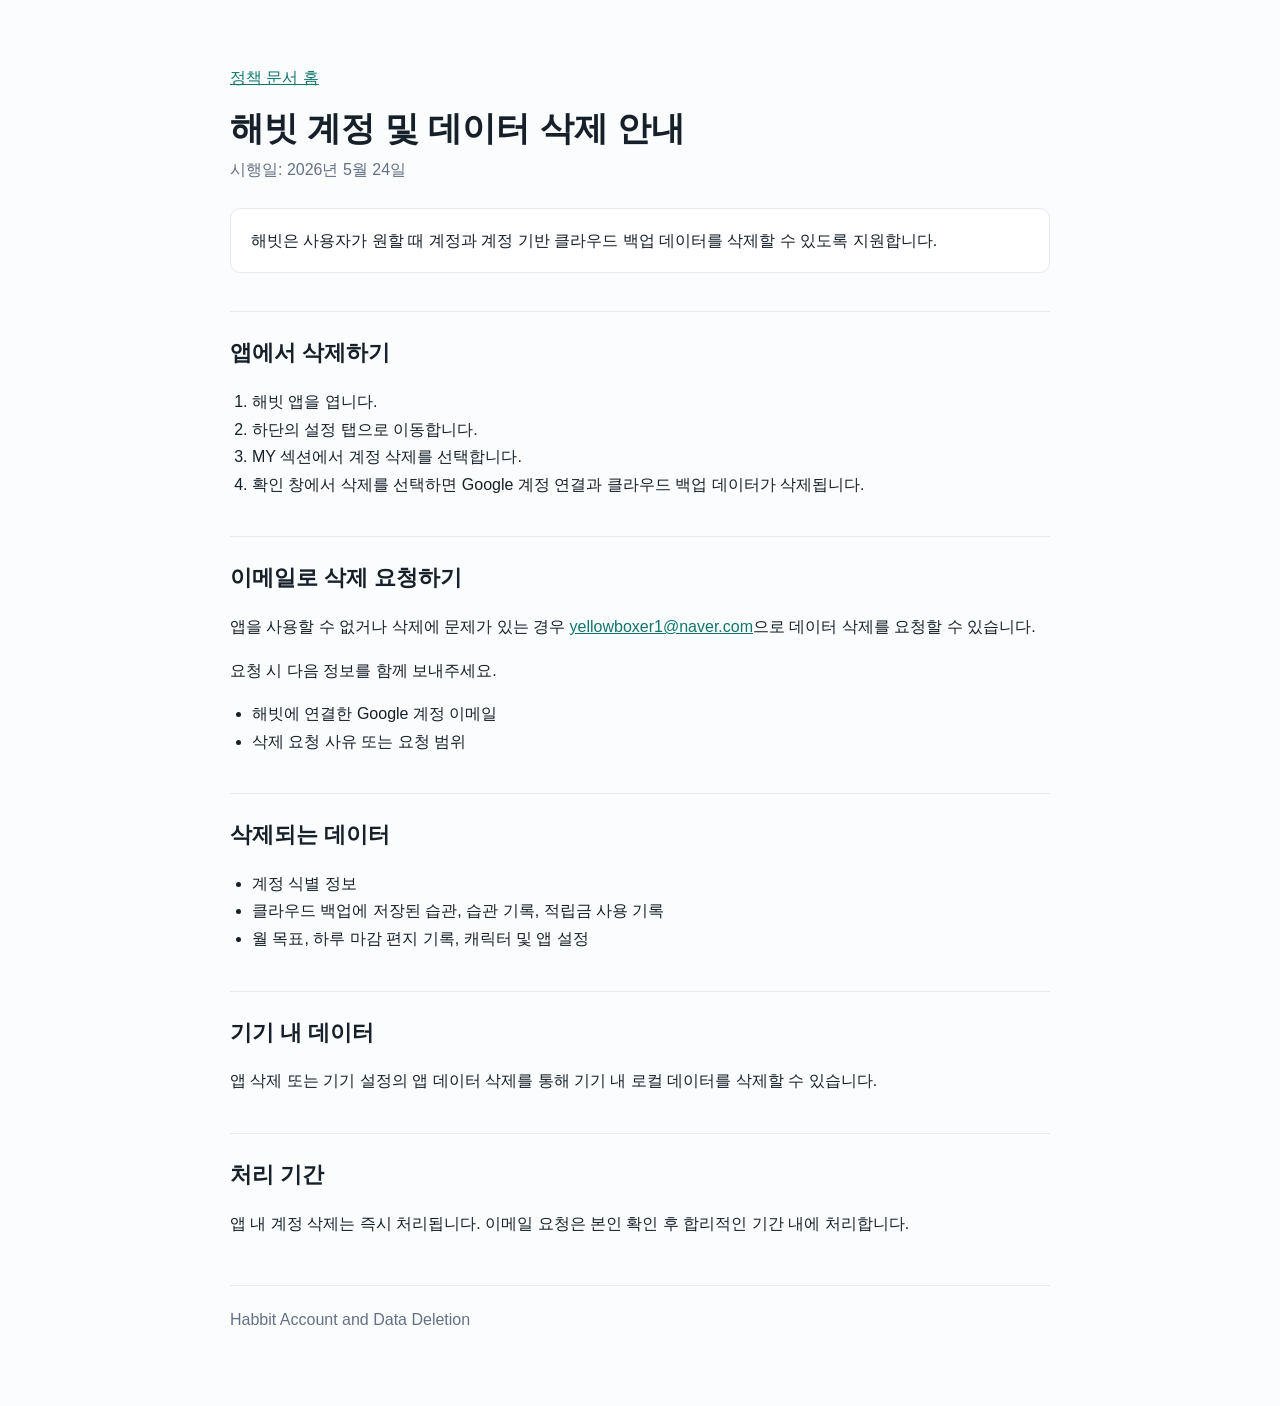
==== data-deletion/index.html @ b988b0a7 "Add Habbit policy pages" ====
<!doctype html>
<html lang="ko">
<head>
  <meta charset="utf-8">
  <meta name="viewport" content="width=device-width, initial-scale=1">
  <title>해빗 계정 및 데이터 삭제 안내</title>
  <style>
    :root { --ink:#17202a; --muted:#667085; --line:#e6e9ef; --accent:#14b8a6; --bg:#fbfcfd; }
    * { box-sizing: border-box; }
    body { margin:0; background:var(--bg); color:var(--ink); font-family:-apple-system,BlinkMacSystemFont,"Segoe UI",sans-serif; line-height:1.72; }
    main { width:min(820px, calc(100% - 40px)); margin:0 auto; padding:48px 0 72px; }
    a { color:#0f766e; }
    h1 { margin:0 0 8px; font-size:34px; line-height:1.2; }
    h2 { margin:38px 0 12px; padding-top:22px; border-top:1px solid var(--line); font-size:22px; }
    p, li { font-size:16px; }
    .meta { color:var(--muted); margin:0 0 24px; }
    .lead { padding:18px 20px; border:1px solid var(--line); border-radius:10px; background:#fff; }
    ol, ul { padding-left:22px; }
    footer { margin-top:48px; padding-top:20px; border-top:1px solid var(--line); color:var(--muted); }
  </style>
</head>
<body>
  <main>
    <p><a href="../">정책 문서 홈</a></p>
    <h1>해빗 계정 및 데이터 삭제 안내</h1>
    <p class="meta">시행일: 2026년 5월 24일</p>
    <p class="lead">해빗은 사용자가 원할 때 계정과 계정 기반 클라우드 백업 데이터를 삭제할 수 있도록 지원합니다.</p>

    <h2>앱에서 삭제하기</h2>
    <ol>
      <li>해빗 앱을 엽니다.</li>
      <li>하단의 설정 탭으로 이동합니다.</li>
      <li>MY 섹션에서 계정 삭제를 선택합니다.</li>
      <li>확인 창에서 삭제를 선택하면 Google 계정 연결과 클라우드 백업 데이터가 삭제됩니다.</li>
    </ol>

    <h2>이메일로 삭제 요청하기</h2>
    <p>앱을 사용할 수 없거나 삭제에 문제가 있는 경우 <a href="mailto:yellowboxer1@naver.com">yellowboxer1@naver.com</a>으로 데이터 삭제를 요청할 수 있습니다.</p>
    <p>요청 시 다음 정보를 함께 보내주세요.</p>
    <ul>
      <li>해빗에 연결한 Google 계정 이메일</li>
      <li>삭제 요청 사유 또는 요청 범위</li>
    </ul>

    <h2>삭제되는 데이터</h2>
    <ul>
      <li>계정 식별 정보</li>
      <li>클라우드 백업에 저장된 습관, 습관 기록, 적립금 사용 기록</li>
      <li>월 목표, 하루 마감 편지 기록, 캐릭터 및 앱 설정</li>
    </ul>

    <h2>기기 내 데이터</h2>
    <p>앱 삭제 또는 기기 설정의 앱 데이터 삭제를 통해 기기 내 로컬 데이터를 삭제할 수 있습니다.</p>

    <h2>처리 기간</h2>
    <p>앱 내 계정 삭제는 즉시 처리됩니다. 이메일 요청은 본인 확인 후 합리적인 기간 내에 처리합니다.</p>
    <footer>Habbit Account and Data Deletion</footer>
  </main>
</body>
</html>
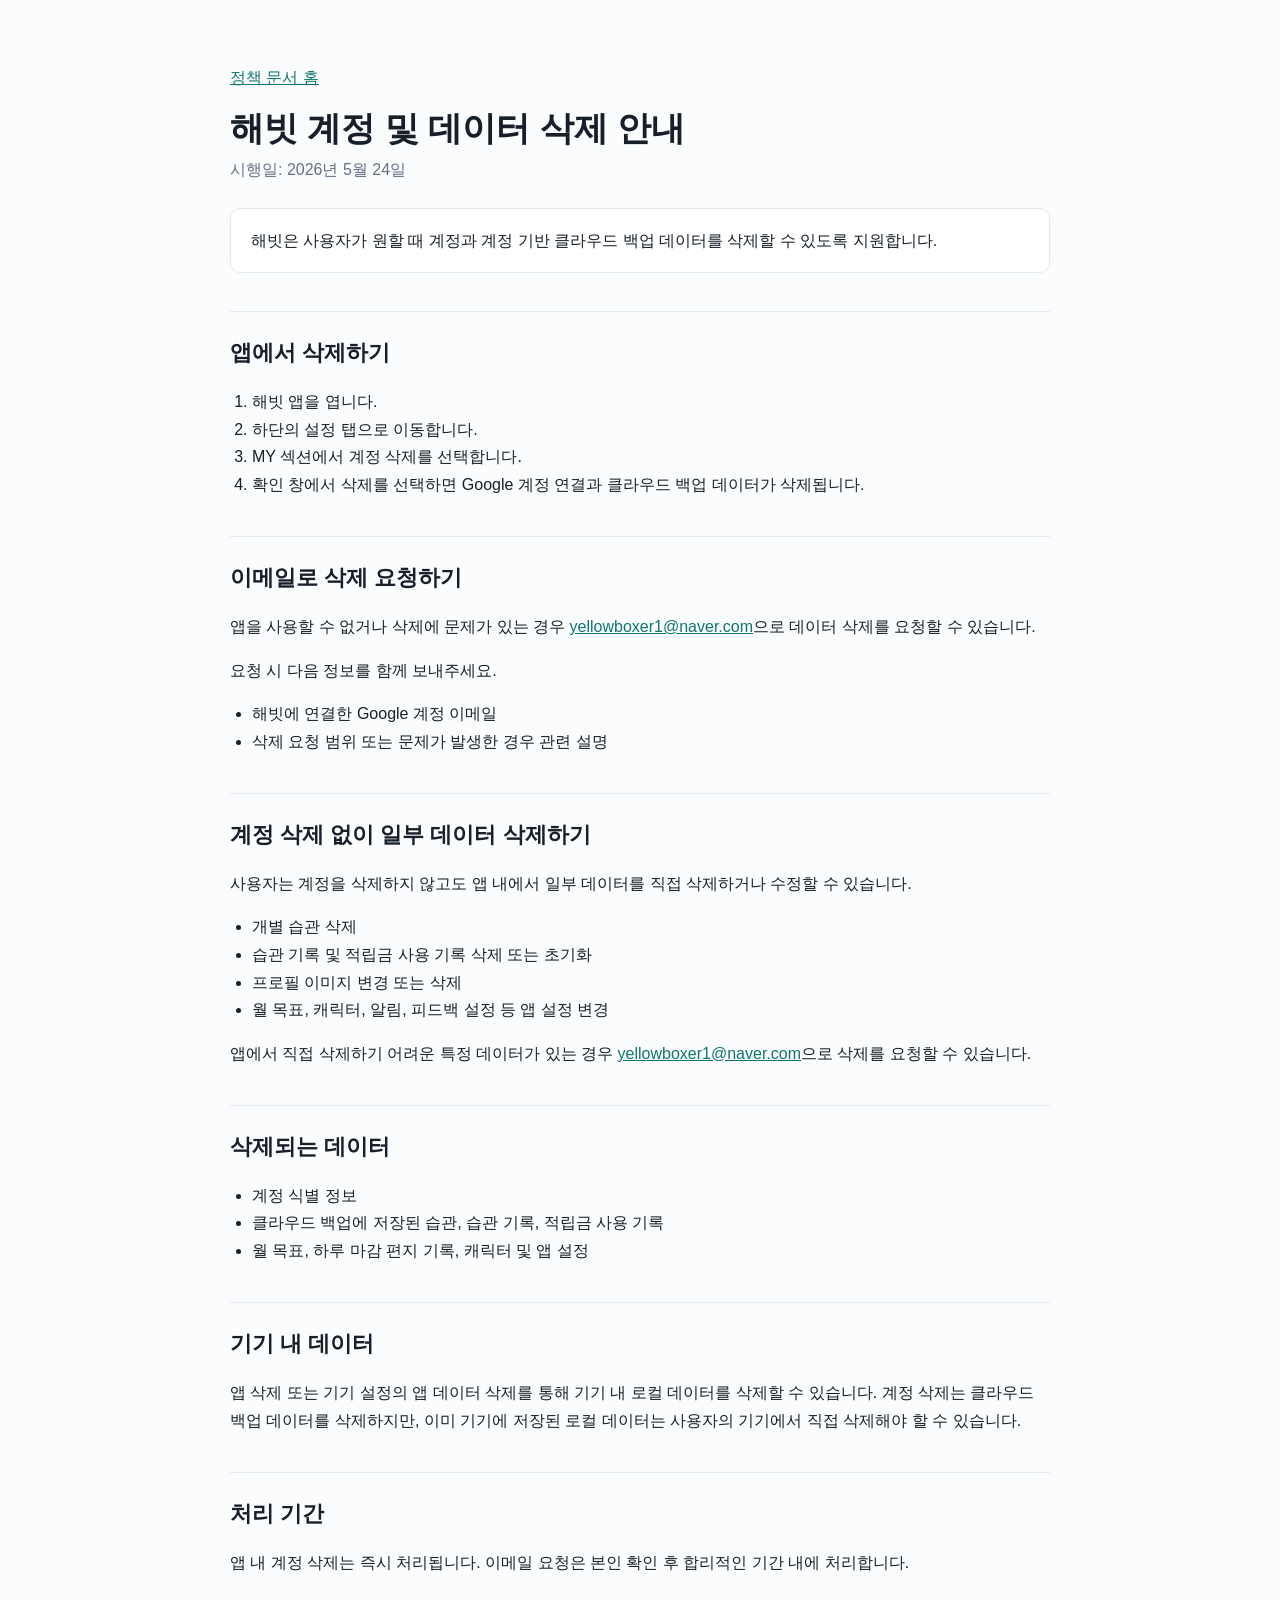
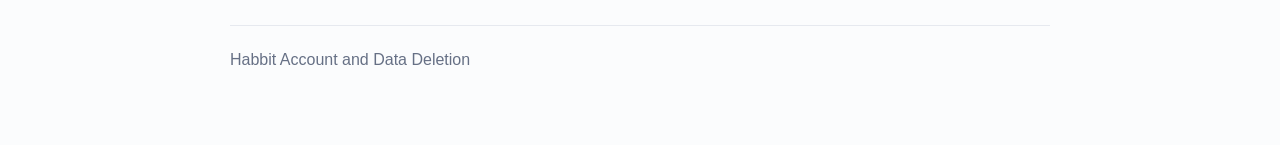
==== commit 9b415fe0: "Update index.html" ====
--- a/data-deletion/index.html
+++ b/data-deletion/index.html
@@ -39,18 +39,28 @@
     <p>요청 시 다음 정보를 함께 보내주세요.</p>
     <ul>
       <li>해빗에 연결한 Google 계정 이메일</li>
-      <li>삭제 요청 사유 또는 요청 범위</li>
+      <li>삭제 요청 범위 또는 문제가 발생한 경우 관련 설명</li>
     </ul>
-
+    
+    <h2>계정 삭제 없이 일부 데이터 삭제하기</h2>
+    <p>사용자는 계정을 삭제하지 않고도 앱 내에서 일부 데이터를 직접 삭제하거나 수정할 수 있습니다.</p>
+    <ul>
+      <li>개별 습관 삭제</li>
+      <li>습관 기록 및 적립금 사용 기록 삭제 또는 초기화</li>
+      <li>프로필 이미지 변경 또는 삭제</li>
+      <li>월 목표, 캐릭터, 알림, 피드백 설정 등 앱 설정 변경</li>
+    </ul>
+    <p>앱에서 직접 삭제하기 어려운 특정 데이터가 있는 경우 <a href="mailto:yellowboxer1@naver.com">yellowboxer1@naver.com</a>으로 삭제를 요청할 수 있습니다.</p>
+    
     <h2>삭제되는 데이터</h2>
     <ul>
       <li>계정 식별 정보</li>
       <li>클라우드 백업에 저장된 습관, 습관 기록, 적립금 사용 기록</li>
       <li>월 목표, 하루 마감 편지 기록, 캐릭터 및 앱 설정</li>
     </ul>
-
+    
     <h2>기기 내 데이터</h2>
-    <p>앱 삭제 또는 기기 설정의 앱 데이터 삭제를 통해 기기 내 로컬 데이터를 삭제할 수 있습니다.</p>
+    <p>앱 삭제 또는 기기 설정의 앱 데이터 삭제를 통해 기기 내 로컬 데이터를 삭제할 수 있습니다. 계정 삭제는 클라우드 백업 데이터를 삭제하지만, 이미 기기에 저장된 로컬 데이터는 사용자의 기기에서 직접 삭제해야 할 수 있습니다.</p>
 
     <h2>처리 기간</h2>
     <p>앱 내 계정 삭제는 즉시 처리됩니다. 이메일 요청은 본인 확인 후 합리적인 기간 내에 처리합니다.</p>
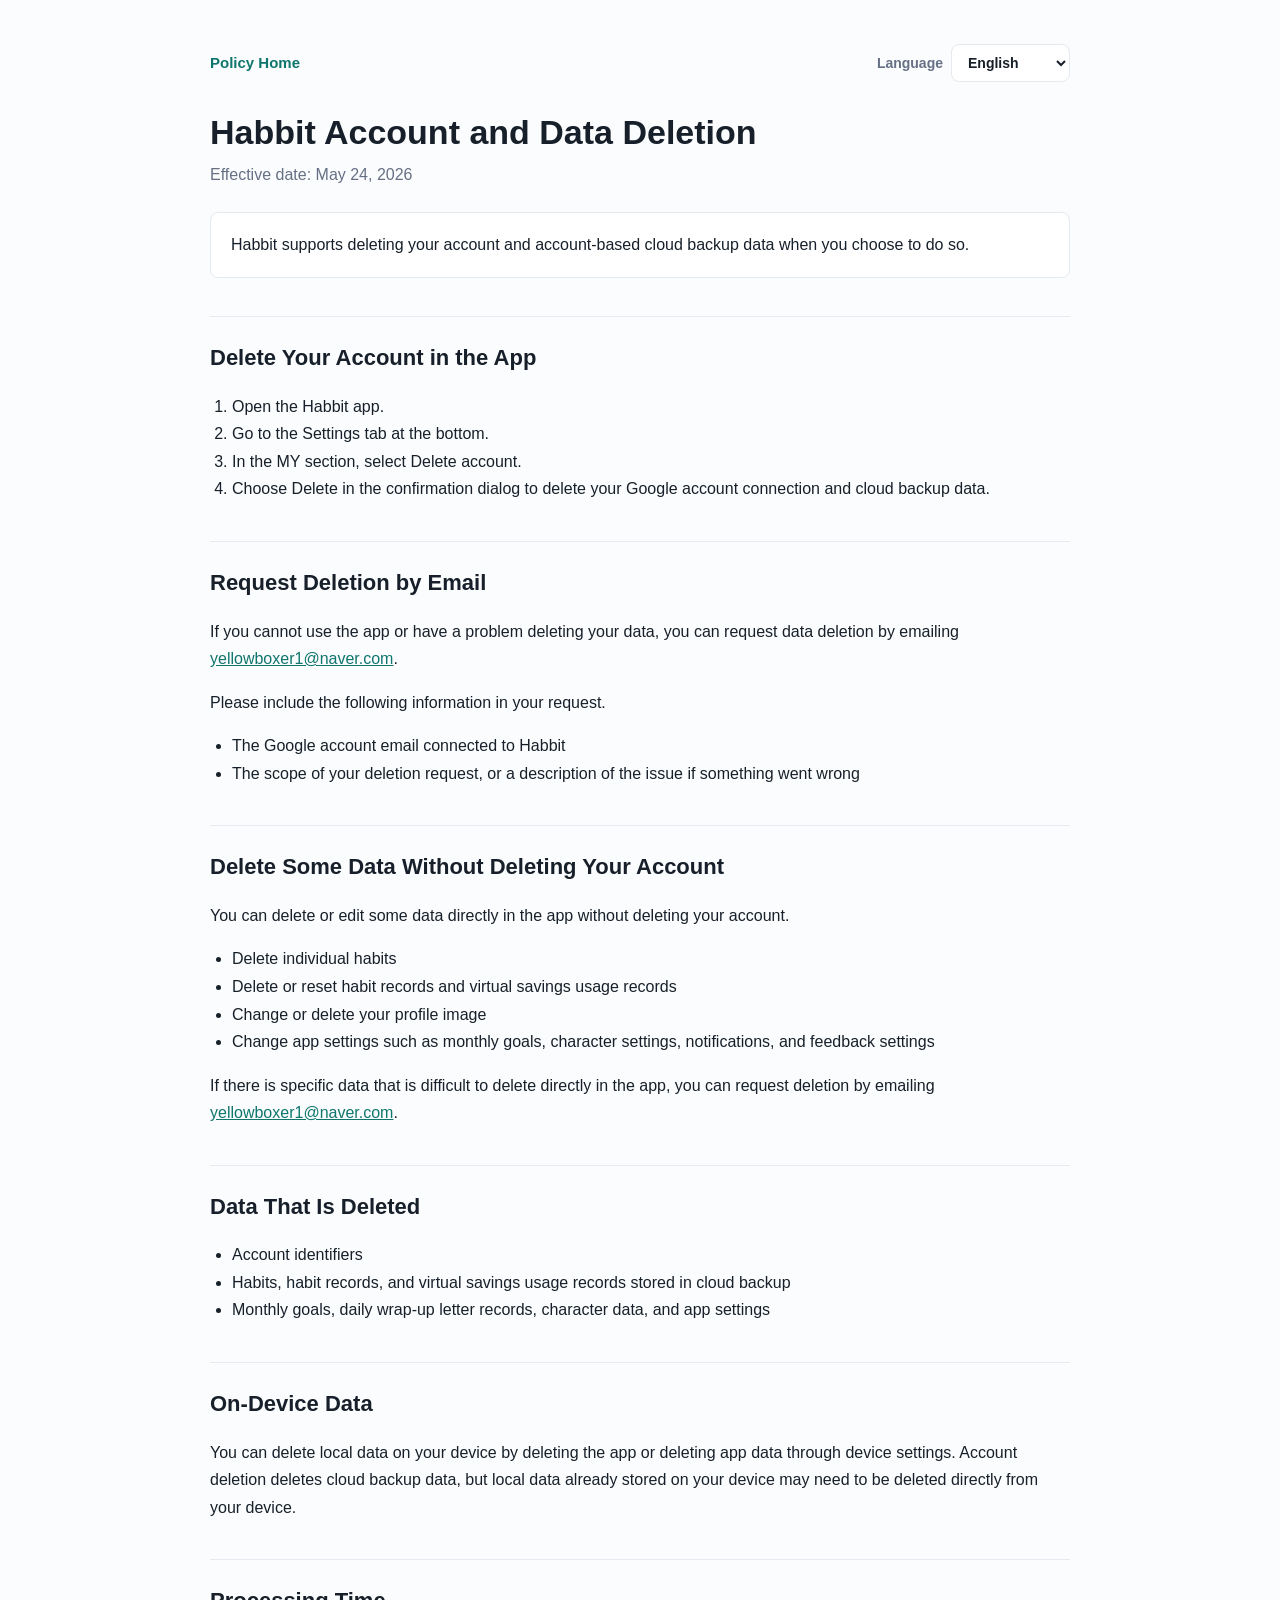
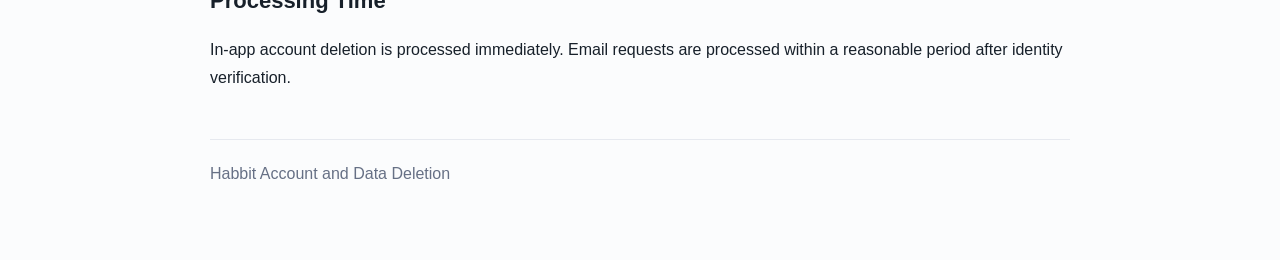
==== commit 2d8f9f23: "Add bilingual policy pages" ====
--- a/data-deletion/index.html
+++ b/data-deletion/index.html
@@ -4,67 +4,113 @@
   <meta charset="utf-8">
   <meta name="viewport" content="width=device-width, initial-scale=1">
   <title>해빗 계정 및 데이터 삭제 안내</title>
-  <style>
-    :root { --ink:#17202a; --muted:#667085; --line:#e6e9ef; --accent:#14b8a6; --bg:#fbfcfd; }
-    * { box-sizing: border-box; }
-    body { margin:0; background:var(--bg); color:var(--ink); font-family:-apple-system,BlinkMacSystemFont,"Segoe UI",sans-serif; line-height:1.72; }
-    main { width:min(820px, calc(100% - 40px)); margin:0 auto; padding:48px 0 72px; }
-    a { color:#0f766e; }
-    h1 { margin:0 0 8px; font-size:34px; line-height:1.2; }
-    h2 { margin:38px 0 12px; padding-top:22px; border-top:1px solid var(--line); font-size:22px; }
-    p, li { font-size:16px; }
-    .meta { color:var(--muted); margin:0 0 24px; }
-    .lead { padding:18px 20px; border:1px solid var(--line); border-radius:10px; background:#fff; }
-    ol, ul { padding-left:22px; }
-    footer { margin-top:48px; padding-top:20px; border-top:1px solid var(--line); color:var(--muted); }
-  </style>
+  <link rel="stylesheet" href="../assets/policy.css">
 </head>
-<body>
+<body data-page-title-ko="해빗 계정 및 데이터 삭제 안내" data-page-title-en="Habbit Account and Data Deletion">
   <main>
-    <p><a href="../">정책 문서 홈</a></p>
-    <h1>해빗 계정 및 데이터 삭제 안내</h1>
-    <p class="meta">시행일: 2026년 5월 24일</p>
-    <p class="lead">해빗은 사용자가 원할 때 계정과 계정 기반 클라우드 백업 데이터를 삭제할 수 있도록 지원합니다.</p>
+    <div class="policy-topbar">
+      <a class="home-link" href="../" data-preserve-lang data-i18n-ko="정책 문서 홈" data-i18n-en="Policy Home">정책 문서 홈</a>
+      <label class="language-switcher">
+        <span data-i18n-ko="언어" data-i18n-en="Language">언어</span>
+        <select data-language-select aria-label="Language">
+          <option value="ko">한국어</option>
+          <option value="en">English</option>
+        </select>
+      </label>
+    </div>
 
-    <h2>앱에서 삭제하기</h2>
-    <ol>
-      <li>해빗 앱을 엽니다.</li>
-      <li>하단의 설정 탭으로 이동합니다.</li>
-      <li>MY 섹션에서 계정 삭제를 선택합니다.</li>
-      <li>확인 창에서 삭제를 선택하면 Google 계정 연결과 클라우드 백업 데이터가 삭제됩니다.</li>
-    </ol>
+    <section data-lang-content="ko">
+      <h1>해빗 계정 및 데이터 삭제 안내</h1>
+      <p class="meta">시행일: 2026년 5월 24일</p>
+      <p class="lead">해빗은 사용자가 원할 때 계정과 계정 기반 클라우드 백업 데이터를 삭제할 수 있도록 지원합니다.</p>
 
-    <h2>이메일로 삭제 요청하기</h2>
-    <p>앱을 사용할 수 없거나 삭제에 문제가 있는 경우 <a href="mailto:yellowboxer1@naver.com">yellowboxer1@naver.com</a>으로 데이터 삭제를 요청할 수 있습니다.</p>
-    <p>요청 시 다음 정보를 함께 보내주세요.</p>
-    <ul>
-      <li>해빗에 연결한 Google 계정 이메일</li>
-      <li>삭제 요청 범위 또는 문제가 발생한 경우 관련 설명</li>
-    </ul>
-    
-    <h2>계정 삭제 없이 일부 데이터 삭제하기</h2>
-    <p>사용자는 계정을 삭제하지 않고도 앱 내에서 일부 데이터를 직접 삭제하거나 수정할 수 있습니다.</p>
-    <ul>
-      <li>개별 습관 삭제</li>
-      <li>습관 기록 및 적립금 사용 기록 삭제 또는 초기화</li>
-      <li>프로필 이미지 변경 또는 삭제</li>
-      <li>월 목표, 캐릭터, 알림, 피드백 설정 등 앱 설정 변경</li>
-    </ul>
-    <p>앱에서 직접 삭제하기 어려운 특정 데이터가 있는 경우 <a href="mailto:yellowboxer1@naver.com">yellowboxer1@naver.com</a>으로 삭제를 요청할 수 있습니다.</p>
-    
-    <h2>삭제되는 데이터</h2>
-    <ul>
-      <li>계정 식별 정보</li>
-      <li>클라우드 백업에 저장된 습관, 습관 기록, 적립금 사용 기록</li>
-      <li>월 목표, 하루 마감 편지 기록, 캐릭터 및 앱 설정</li>
-    </ul>
-    
-    <h2>기기 내 데이터</h2>
-    <p>앱 삭제 또는 기기 설정의 앱 데이터 삭제를 통해 기기 내 로컬 데이터를 삭제할 수 있습니다. 계정 삭제는 클라우드 백업 데이터를 삭제하지만, 이미 기기에 저장된 로컬 데이터는 사용자의 기기에서 직접 삭제해야 할 수 있습니다.</p>
+      <h2>앱에서 삭제하기</h2>
+      <ol>
+        <li>해빗 앱을 엽니다.</li>
+        <li>하단의 설정 탭으로 이동합니다.</li>
+        <li>MY 섹션에서 계정 삭제를 선택합니다.</li>
+        <li>확인 창에서 삭제를 선택하면 Google 계정 연결과 클라우드 백업 데이터가 삭제됩니다.</li>
+      </ol>
 
-    <h2>처리 기간</h2>
-    <p>앱 내 계정 삭제는 즉시 처리됩니다. 이메일 요청은 본인 확인 후 합리적인 기간 내에 처리합니다.</p>
-    <footer>Habbit Account and Data Deletion</footer>
+      <h2>이메일로 삭제 요청하기</h2>
+      <p>앱을 사용할 수 없거나 삭제에 문제가 있는 경우 <a href="mailto:yellowboxer1@naver.com">yellowboxer1@naver.com</a>으로 데이터 삭제를 요청할 수 있습니다.</p>
+      <p>요청 시 다음 정보를 함께 보내주세요.</p>
+      <ul>
+        <li>해빗에 연결한 Google 계정 이메일</li>
+        <li>삭제 요청 범위 또는 문제가 발생한 경우 관련 설명</li>
+      </ul>
+
+      <h2>계정 삭제 없이 일부 데이터 삭제하기</h2>
+      <p>사용자는 계정을 삭제하지 않고도 앱 내에서 일부 데이터를 직접 삭제하거나 수정할 수 있습니다.</p>
+      <ul>
+        <li>개별 습관 삭제</li>
+        <li>습관 기록 및 적립금 사용 기록 삭제 또는 초기화</li>
+        <li>프로필 이미지 변경 또는 삭제</li>
+        <li>월 목표, 캐릭터, 알림, 피드백 설정 등 앱 설정 변경</li>
+      </ul>
+      <p>앱에서 직접 삭제하기 어려운 특정 데이터가 있는 경우 <a href="mailto:yellowboxer1@naver.com">yellowboxer1@naver.com</a>으로 삭제를 요청할 수 있습니다.</p>
+
+      <h2>삭제되는 데이터</h2>
+      <ul>
+        <li>계정 식별 정보</li>
+        <li>클라우드 백업에 저장된 습관, 습관 기록, 적립금 사용 기록</li>
+        <li>월 목표, 하루 마감 편지 기록, 캐릭터 및 앱 설정</li>
+      </ul>
+
+      <h2>기기 내 데이터</h2>
+      <p>앱 삭제 또는 기기 설정의 앱 데이터 삭제를 통해 기기 내 로컬 데이터를 삭제할 수 있습니다. 계정 삭제는 클라우드 백업 데이터를 삭제하지만, 이미 기기에 저장된 로컬 데이터는 사용자의 기기에서 직접 삭제해야 할 수 있습니다.</p>
+
+      <h2>처리 기간</h2>
+      <p>앱 내 계정 삭제는 즉시 처리됩니다. 이메일 요청은 본인 확인 후 합리적인 기간 내에 처리합니다.</p>
+      <footer>Habbit Account and Data Deletion</footer>
+    </section>
+
+    <section data-lang-content="en">
+      <h1>Habbit Account and Data Deletion</h1>
+      <p class="meta">Effective date: May 24, 2026</p>
+      <p class="lead">Habbit supports deleting your account and account-based cloud backup data when you choose to do so.</p>
+
+      <h2>Delete Your Account in the App</h2>
+      <ol>
+        <li>Open the Habbit app.</li>
+        <li>Go to the Settings tab at the bottom.</li>
+        <li>In the MY section, select Delete account.</li>
+        <li>Choose Delete in the confirmation dialog to delete your Google account connection and cloud backup data.</li>
+      </ol>
+
+      <h2>Request Deletion by Email</h2>
+      <p>If you cannot use the app or have a problem deleting your data, you can request data deletion by emailing <a href="mailto:yellowboxer1@naver.com">yellowboxer1@naver.com</a>.</p>
+      <p>Please include the following information in your request.</p>
+      <ul>
+        <li>The Google account email connected to Habbit</li>
+        <li>The scope of your deletion request, or a description of the issue if something went wrong</li>
+      </ul>
+
+      <h2>Delete Some Data Without Deleting Your Account</h2>
+      <p>You can delete or edit some data directly in the app without deleting your account.</p>
+      <ul>
+        <li>Delete individual habits</li>
+        <li>Delete or reset habit records and virtual savings usage records</li>
+        <li>Change or delete your profile image</li>
+        <li>Change app settings such as monthly goals, character settings, notifications, and feedback settings</li>
+      </ul>
+      <p>If there is specific data that is difficult to delete directly in the app, you can request deletion by emailing <a href="mailto:yellowboxer1@naver.com">yellowboxer1@naver.com</a>.</p>
+
+      <h2>Data That Is Deleted</h2>
+      <ul>
+        <li>Account identifiers</li>
+        <li>Habits, habit records, and virtual savings usage records stored in cloud backup</li>
+        <li>Monthly goals, daily wrap-up letter records, character data, and app settings</li>
+      </ul>
+
+      <h2>On-Device Data</h2>
+      <p>You can delete local data on your device by deleting the app or deleting app data through device settings. Account deletion deletes cloud backup data, but local data already stored on your device may need to be deleted directly from your device.</p>
+
+      <h2>Processing Time</h2>
+      <p>In-app account deletion is processed immediately. Email requests are processed within a reasonable period after identity verification.</p>
+      <footer>Habbit Account and Data Deletion</footer>
+    </section>
   </main>
+  <script src="../assets/policy-language.js"></script>
 </body>
 </html>
--- a/assets/policy.css
+++ b/assets/policy.css
@@ -0,0 +1,212 @@
+:root {
+  color-scheme: light;
+  --ink: #17202a;
+  --muted: #667085;
+  --line: #e6e9ef;
+  --accent: #14b8a6;
+  --accent-strong: #0f766e;
+  --bg: #fbfcfd;
+  --surface: #ffffff;
+}
+
+* {
+  box-sizing: border-box;
+}
+
+body {
+  margin: 0;
+  background: var(--bg);
+  color: var(--ink);
+  font-family: -apple-system, BlinkMacSystemFont, "Segoe UI", sans-serif;
+  line-height: 1.72;
+}
+
+main {
+  width: min(860px, calc(100% - 40px));
+  margin: 0 auto;
+  padding: 44px 0 72px;
+}
+
+a {
+  color: var(--accent-strong);
+}
+
+h1 {
+  margin: 0 0 8px;
+  font-size: 34px;
+  line-height: 1.2;
+}
+
+h2 {
+  margin: 38px 0 12px;
+  padding-top: 22px;
+  border-top: 1px solid var(--line);
+  font-size: 22px;
+}
+
+h3 {
+  margin: 24px 0 10px;
+  font-size: 18px;
+}
+
+p,
+li {
+  font-size: 16px;
+}
+
+ul,
+ol {
+  padding-left: 22px;
+}
+
+footer {
+  margin-top: 48px;
+  padding-top: 20px;
+  border-top: 1px solid var(--line);
+  color: var(--muted);
+}
+
+.policy-topbar {
+  display: flex;
+  align-items: center;
+  justify-content: space-between;
+  gap: 16px;
+  margin-bottom: 30px;
+}
+
+.home-link {
+  color: var(--accent-strong);
+  font-size: 15px;
+  font-weight: 700;
+  text-decoration: none;
+}
+
+.home-link:hover {
+  text-decoration: underline;
+}
+
+.language-switcher {
+  display: inline-flex;
+  align-items: center;
+  gap: 8px;
+  color: var(--muted);
+  font-size: 14px;
+  font-weight: 700;
+}
+
+.language-switcher select {
+  min-width: 118px;
+  height: 38px;
+  padding: 0 34px 0 12px;
+  border: 1px solid var(--line);
+  border-radius: 8px;
+  background: var(--surface);
+  color: var(--ink);
+  font: inherit;
+}
+
+.meta {
+  color: var(--muted);
+  margin: 0 0 24px;
+}
+
+.lead {
+  padding: 18px 20px;
+  border: 1px solid var(--line);
+  border-radius: 8px;
+  background: var(--surface);
+}
+
+.nav-grid {
+  display: grid;
+  gap: 12px;
+  margin-top: 32px;
+}
+
+.nav-card {
+  display: block;
+  padding: 18px 20px;
+  border: 1px solid var(--line);
+  border-radius: 8px;
+  background: var(--surface);
+  color: var(--ink);
+  text-decoration: none;
+  font-weight: 700;
+}
+
+.nav-card span {
+  display: block;
+  margin-top: 3px;
+  color: var(--muted);
+  font-size: 14px;
+  font-weight: 500;
+}
+
+.nav-card:hover {
+  border-color: var(--accent);
+}
+
+.table-wrap {
+  overflow-x: auto;
+  border: 1px solid var(--line);
+  border-radius: 8px;
+  background: var(--surface);
+}
+
+table {
+  width: 100%;
+  min-width: 720px;
+  border-collapse: collapse;
+}
+
+th,
+td {
+  padding: 14px 16px;
+  border-bottom: 1px solid var(--line);
+  text-align: left;
+  vertical-align: top;
+  font-size: 15px;
+}
+
+th {
+  background: #f6f8fa;
+  font-weight: 700;
+}
+
+tr:last-child td {
+  border-bottom: 0;
+}
+
+[data-lang-content] {
+  display: none;
+}
+
+[data-lang-content].is-active {
+  display: block;
+}
+
+@media (max-width: 560px) {
+  main {
+    width: min(100% - 28px, 860px);
+    padding: 30px 0 56px;
+  }
+
+  .policy-topbar {
+    align-items: stretch;
+    flex-direction: column;
+    gap: 12px;
+  }
+
+  .language-switcher {
+    justify-content: space-between;
+    width: 100%;
+  }
+
+  .language-switcher select {
+    flex: 0 0 150px;
+  }
+
+  h1 {
+    font-size: 30px;
+  }
+}
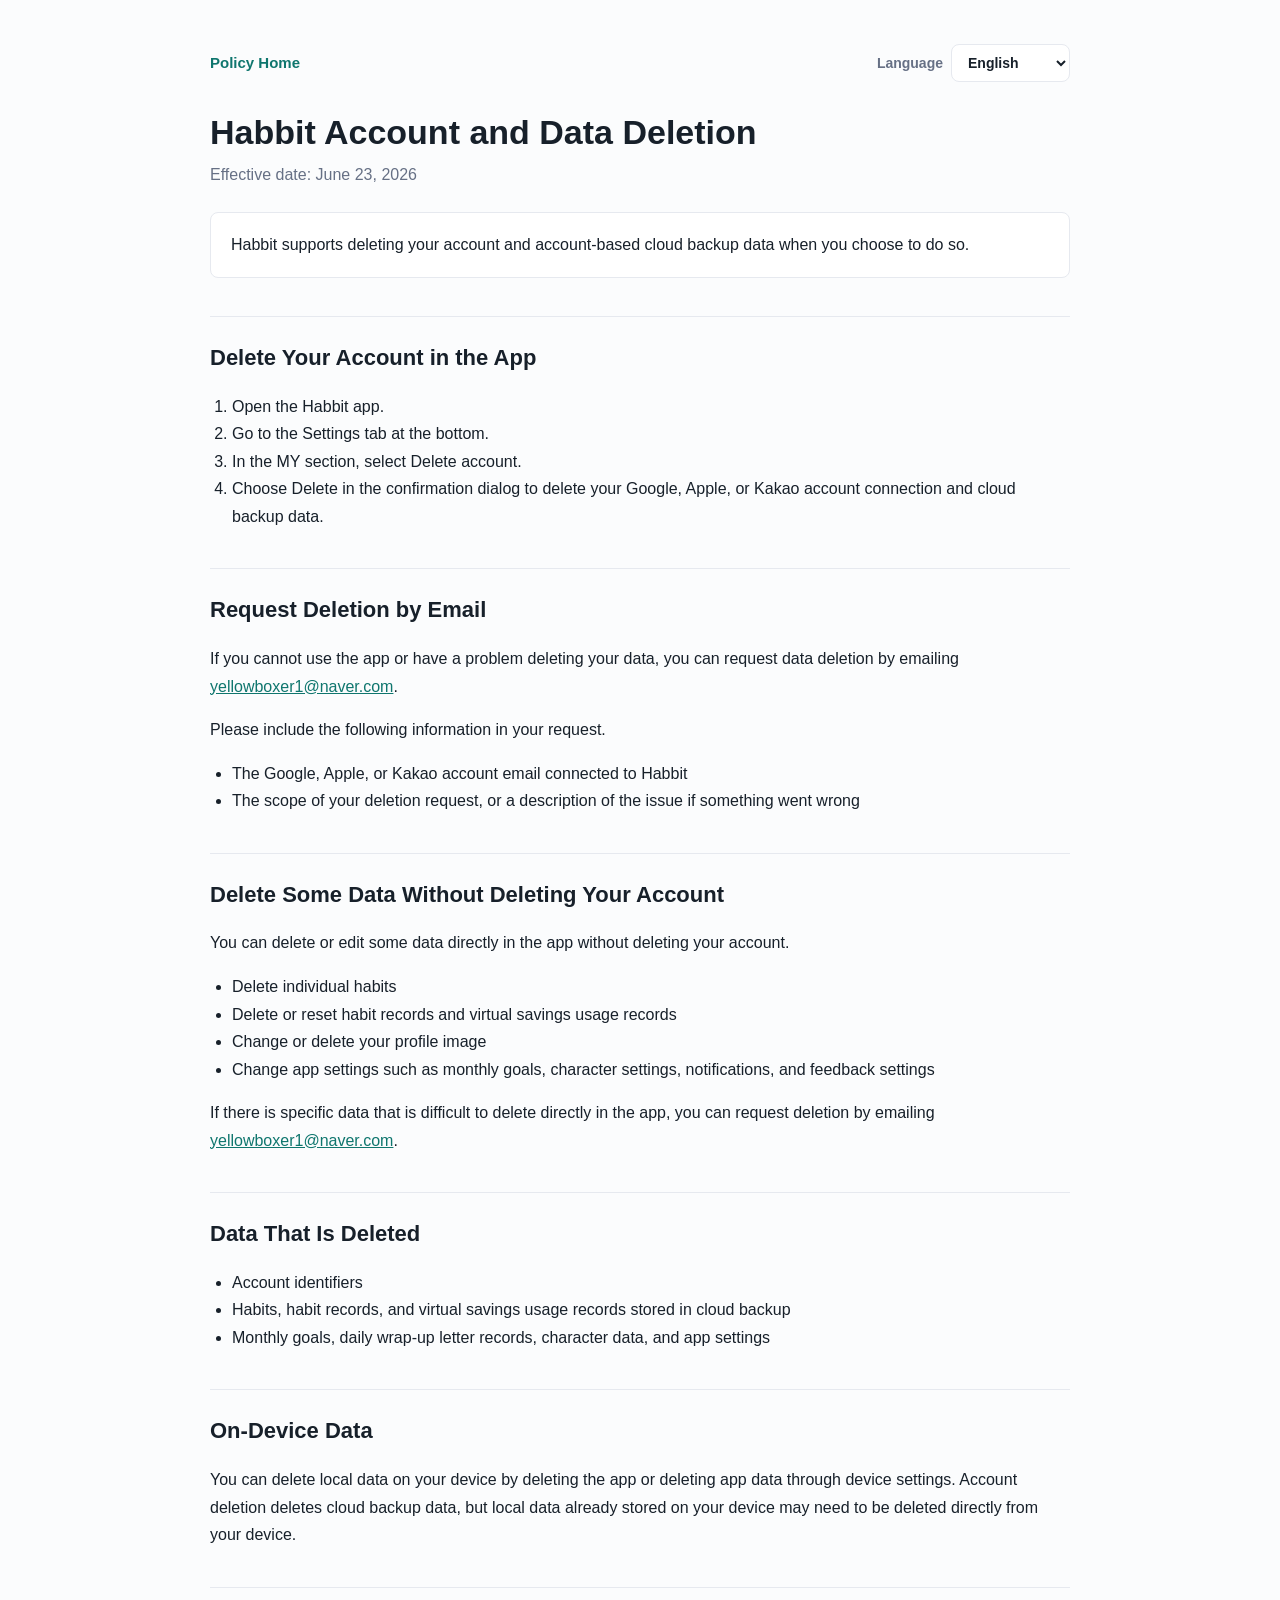
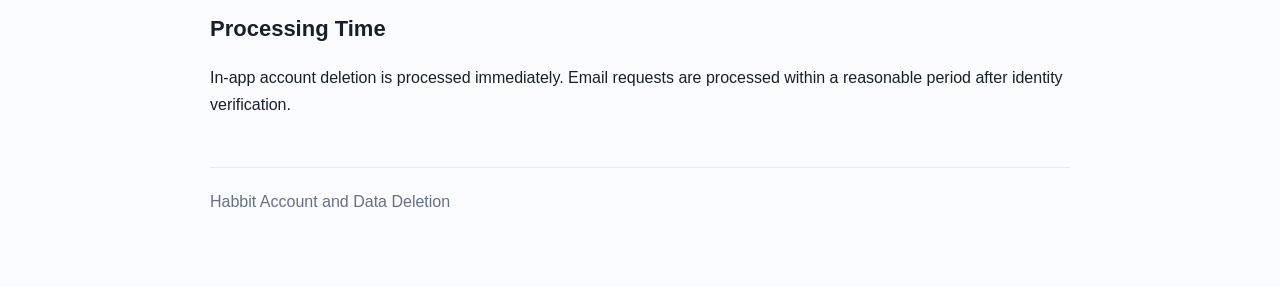
==== commit 8c3bb464: "Update policy pages for social sign-in" ====
--- a/data-deletion/index.html
+++ b/data-deletion/index.html
@@ -21,7 +21,7 @@
 
     <section data-lang-content="ko">
       <h1>해빗 계정 및 데이터 삭제 안내</h1>
-      <p class="meta">시행일: 2026년 5월 24일</p>
+      <p class="meta">시행일: 2026년 6월 23일</p>
       <p class="lead">해빗은 사용자가 원할 때 계정과 계정 기반 클라우드 백업 데이터를 삭제할 수 있도록 지원합니다.</p>
 
       <h2>앱에서 삭제하기</h2>
@@ -29,14 +29,14 @@
         <li>해빗 앱을 엽니다.</li>
         <li>하단의 설정 탭으로 이동합니다.</li>
         <li>MY 섹션에서 계정 삭제를 선택합니다.</li>
-        <li>확인 창에서 삭제를 선택하면 Google 계정 연결과 클라우드 백업 데이터가 삭제됩니다.</li>
+        <li>확인 창에서 삭제를 선택하면 Google, Apple 또는 Kakao 계정 연결과 클라우드 백업 데이터가 삭제됩니다.</li>
       </ol>
 
       <h2>이메일로 삭제 요청하기</h2>
       <p>앱을 사용할 수 없거나 삭제에 문제가 있는 경우 <a href="mailto:yellowboxer1@naver.com">yellowboxer1@naver.com</a>으로 데이터 삭제를 요청할 수 있습니다.</p>
       <p>요청 시 다음 정보를 함께 보내주세요.</p>
       <ul>
-        <li>해빗에 연결한 Google 계정 이메일</li>
+        <li>해빗에 연결한 Google, Apple 또는 Kakao 계정 이메일</li>
         <li>삭제 요청 범위 또는 문제가 발생한 경우 관련 설명</li>
       </ul>
 
@@ -67,7 +67,7 @@
 
     <section data-lang-content="en">
       <h1>Habbit Account and Data Deletion</h1>
-      <p class="meta">Effective date: May 24, 2026</p>
+      <p class="meta">Effective date: June 23, 2026</p>
       <p class="lead">Habbit supports deleting your account and account-based cloud backup data when you choose to do so.</p>
 
       <h2>Delete Your Account in the App</h2>
@@ -75,14 +75,14 @@
         <li>Open the Habbit app.</li>
         <li>Go to the Settings tab at the bottom.</li>
         <li>In the MY section, select Delete account.</li>
-        <li>Choose Delete in the confirmation dialog to delete your Google account connection and cloud backup data.</li>
+        <li>Choose Delete in the confirmation dialog to delete your Google, Apple, or Kakao account connection and cloud backup data.</li>
       </ol>
 
       <h2>Request Deletion by Email</h2>
       <p>If you cannot use the app or have a problem deleting your data, you can request data deletion by emailing <a href="mailto:yellowboxer1@naver.com">yellowboxer1@naver.com</a>.</p>
       <p>Please include the following information in your request.</p>
       <ul>
-        <li>The Google account email connected to Habbit</li>
+        <li>The Google, Apple, or Kakao account email connected to Habbit</li>
         <li>The scope of your deletion request, or a description of the issue if something went wrong</li>
       </ul>
 
